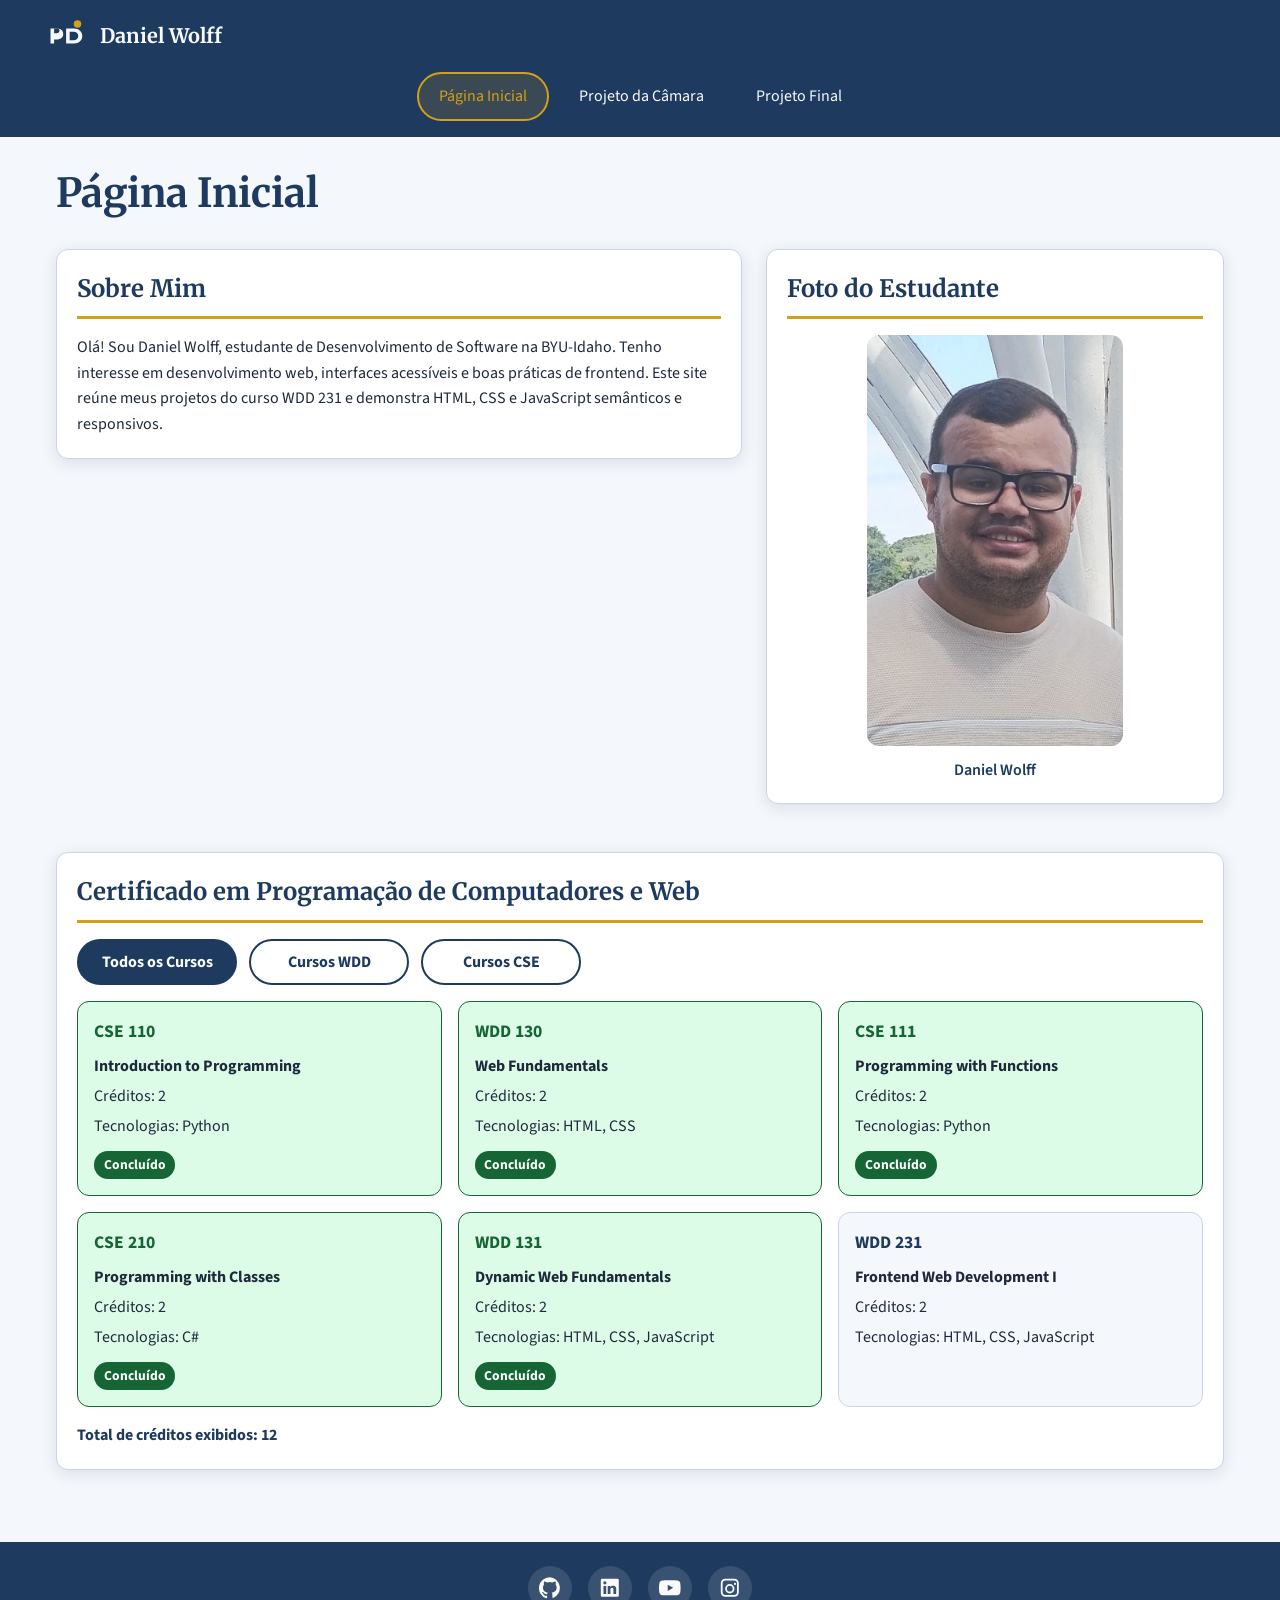
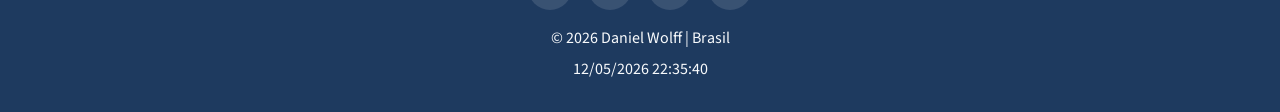
==== index.html @ db7de815 "Initial implementation of the project structure and basic functionality." ====
<!DOCTYPE html>
<html lang="pt-BR">
  <head>
    <meta charset="UTF-8" />
    <meta name="viewport" content="width=device-width, initial-scale=1.0" />
    <meta
      name="description"
      content="Página inicial do curso WDD 231 de Daniel Wolff, com informações pessoais, localização e certificado em Programação de Computadores e Web."
    />
    <meta name="author" content="Daniel Wolff" />
    <title>WDD 231 | Página Inicial de Daniel Wolff</title>
    <link rel="preconnect" href="https://fonts.googleapis.com" />
    <link rel="preconnect" href="https://fonts.gstatic.com" crossorigin />
    <link
      href="https://fonts.googleapis.com/css2?family=Merriweather:wght@700&family=Source+Sans+3:wght@400;600;700&display=swap"
      rel="stylesheet"
    />
    <link rel="stylesheet" href="estilos/normalize.css" />
    <link rel="stylesheet" href="estilos/telas-pequenas.css" />
    <link rel="stylesheet" href="estilos/maior.css" />
    <script src="scripts/navegacao.js" defer></script>
    <script src="scripts/data.js" defer></script>
    <script src="scripts/curso.js" defer></script>
  </head>
  <body>
    <header>
      <div class="cabecalho-conteudo">
        <div class="marca">
          <img src="imagens/logo.svg" alt="Logotipo do site WDD 231" width="48" height="48" />
          <span>Daniel Wolff</span>
        </div>
        <button
          id="menu-hamburguer"
          type="button"
          aria-label="Abrir menu de navegação"
          aria-expanded="false"
          aria-controls="navegacao-principal"
        >
          <span></span>
          <span></span>
          <span></span>
        </button>
      </div>
      <nav id="navegacao-principal" aria-label="Navegação principal">
        <ul>
          <li><a href="index.html" aria-current="page">Página Inicial</a></li>
          <li><a href="camara/">Projeto da Câmara</a></li>
          <li><a href="final/">Projeto Final</a></li>
        </ul>
      </nav>
    </header>

    <main>
      <h1>Página Inicial</h1>

      <div class="grade-principal">
        <section class="sobre" aria-labelledby="titulo-sobre">
          <h2 id="titulo-sobre">Sobre Mim</h2>
          <p>
            Olá! Sou Daniel Wolff, estudante de Desenvolvimento de Software na
            BYU-Idaho. Tenho interesse em desenvolvimento web, interfaces
            acessíveis e boas práticas de frontend. Este site reúne meus
            projetos do curso WDD 231 e demonstra HTML, CSS e JavaScript
            semânticos e responsivos.
          </p>
        </section>

        <section class="foto-estudante" aria-labelledby="titulo-foto">
          <h2 id="titulo-foto">Foto do Estudante</h2>
          <figure>
            <img
              src="imagens/daniel.jpg"
              alt="Retrato de Daniel Wolff usando óculos e camiseta clara"
              width="326"
              height="523"
              loading="lazy"
            />
            <figcaption>Daniel Wolff</figcaption>
          </figure>
        </section>

        <section class="certificados" aria-labelledby="titulo-certificados">
          <h2 id="titulo-certificados">
            Certificado em Programação de Computadores e Web
          </h2>
          <div class="filtros-cursos" role="group" aria-label="Filtrar cursos">
            <button type="button" class="ativo" data-filtro="todos" aria-pressed="true">
              Todos os Cursos
            </button>
            <button type="button" data-filtro="WDD" aria-pressed="false">
              Cursos WDD
            </button>
            <button type="button" data-filtro="CSE" aria-pressed="false">
              Cursos CSE
            </button>
          </div>
          <div id="lista-cursos" aria-live="polite"></div>
          <p id="total-creditos">Total de créditos exibidos: 0</p>
        </section>
      </div>
    </main>

    <footer>
      <div class="redes-sociais" aria-label="Redes sociais">
        <a href="https://github.com/danieldiaswolff" target="_blank" rel="noopener noreferrer" aria-label="GitHub de Daniel Wolff">
          <svg viewBox="0 0 24 24" aria-hidden="true">
            <path d="M12 .3a12 12 0 0 0-3.8 23.4c.6.1.8-.3.8-.6v-2.2c-3.3.7-4-1.6-4-1.6-.5-1.4-1.3-1.8-1.3-1.8-1.1-.8.1-.8.1-.8 1.2.1 1.8 1.2 1.8 1.2 1.1 1.8 2.8 1.3 3.5 1 .1-.8.4-1.3.8-1.6-2.7-.3-5.5-1.3-5.5-5.9 0-1.3.5-2.4 1.2-3.2-.1-.3-.5-1.6.1-3.3 0 0 1-.3 3.3 1.2a11.5 11.5 0 0 1 6 0c2.3-1.5 3.3-1.2 3.3-1.2.6 1.7.2 3 .1 3.3.8.8 1.2 1.9 1.2 3.2 0 4.6-2.8 5.6-5.5 5.9.4.4.8 1.1.8 2.2v3.3c0 .3.2.7.8.6A12 12 0 0 0 12 .3Z"/>
          </svg>
        </a>
        <a href="https://www.linkedin.com/in/danieldiaswolff/" target="_blank" rel="noopener noreferrer" aria-label="LinkedIn de Daniel Wolff">
          <svg viewBox="0 0 24 24" aria-hidden="true">
            <path d="M20.5 2h-17A1.5 1.5 0 0 0 2 3.5v17A1.5 1.5 0 0 0 3.5 22h17a1.5 1.5 0 0 0 1.5-1.5v-17A1.5 1.5 0 0 0 20.5 2ZM8 19H5v-9h3ZM6.5 8.25A1.75 1.75 0 1 1 8.3 6.5 1.75 1.75 0 0 1 6.5 8.25ZM19 19h-3v-4.6c0-1.1 0-2.5-1.5-2.5s-1.8 1.2-1.8 2.4V19h-3v-9h2.9v1.2h0a3.2 3.2 0 0 1 2.9-1.6c3.1 0 3.7 2 3.7 4.7Z"/>
          </svg>
        </a>
        <a href="https://www.youtube.com/" target="_blank" rel="noopener noreferrer" aria-label="YouTube">
          <svg viewBox="0 0 24 24" aria-hidden="true">
            <path d="M23.5 6.2a3 3 0 0 0-2.1-2.1C19.6 3.6 12 3.6 12 3.6s-7.6 0-9.4.5A3 3 0 0 0 .5 6.2 31.3 31.3 0 0 0 0 12a31.3 31.3 0 0 0 .5 5.8 3 3 0 0 0 2.1 2.1c1.8.5 9.4.5 9.4.5s7.6 0 9.4-.5a3 3 0 0 0 2.1-2.1A31.3 31.3 0 0 0 24 12a31.3 31.3 0 0 0-.5-5.8ZM9.7 15.5V8.5L15.8 12Z"/>
          </svg>
        </a>
        <a href="https://www.instagram.com/" target="_blank" rel="noopener noreferrer" aria-label="Instagram">
          <svg viewBox="0 0 24 24" aria-hidden="true">
            <path d="M7 2h10a5 5 0 0 1 5 5v10a5 5 0 0 1-5 5H7a5 5 0 0 1-5-5V7a5 5 0 0 1 5-5Zm10 2H7a3 3 0 0 0-3 3v10a3 3 0 0 0 3 3h10a3 3 0 0 0 3-3V7a3 3 0 0 0-3-3Zm-5 3.8A5.2 5.2 0 1 1 6.8 13 5.2 5.2 0 0 1 12 7.8Zm0 2A3.2 3.2 0 1 0 15.2 13 3.2 3.2 0 0 0 12 9.8ZM17.8 6.5a1.2 1.2 0 1 1-1.2 1.2 1.2 1.2 0 0 1 1.2-1.2Z"/>
          </svg>
        </a>
      </div>
      <p>
        &copy; <span id="anoAtual"></span> Daniel Wolff | Brasil
      </p>
      <p id="ultimaModificacao"></p>
    </footer>
  </body>
</html>
---- estilos/telas-pequenas.css ----
:root {
  --cor-primaria: #1e3a5f;
  --cor-secundaria: #d4a017;
  --cor-fundo: #f4f7fb;
  --cor-texto: #1e293b;
  --cor-texto-claro: #f8fafc;
  --cor-borda: #cbd5e1;
  --cor-cartao: #ffffff;
  --cor-concluido: #166534;
  --cor-concluido-fundo: #dcfce7;
  --sombra: 0 0.25rem 1rem rgba(30, 58, 95, 0.12);
  --largura-maxima: 75rem;
  --espacamento: 1rem;
  --raio: 0.75rem;
}

*,
*::before,
*::after {
  box-sizing: border-box;
}

html {
  scroll-behavior: smooth;
}

body {
  font-family: "Source Sans 3", "Segoe UI", sans-serif;
  color: var(--cor-texto);
  background-color: var(--cor-fundo);
  line-height: 1.6;
}

img {
  max-width: 100%;
  height: auto;
  display: block;
}

a {
  color: var(--cor-primaria);
}

a:focus-visible,
button:focus-visible {
  outline: 3px solid var(--cor-secundaria);
  outline-offset: 2px;
}

header {
  background-color: var(--cor-primaria);
  color: var(--cor-texto-claro);
  padding: 0.75rem var(--espacamento);
}

.cabecalho-conteudo {
  display: flex;
  align-items: center;
  justify-content: space-between;
  gap: 1rem;
  max-width: var(--largura-maxima);
  margin: 0 auto;
}

.marca {
  display: flex;
  align-items: center;
  gap: 0.75rem;
}

.marca img {
  width: 3rem;
  height: 3rem;
}

.marca span {
  font-family: "Merriweather", Georgia, serif;
  font-size: 1.25rem;
  font-weight: 700;
}

#menu-hamburguer {
  display: flex;
  flex-direction: column;
  justify-content: center;
  gap: 0.3rem;
  width: 2.75rem;
  height: 2.75rem;
  padding: 0.5rem;
  border: 2px solid var(--cor-texto-claro);
  border-radius: 0.5rem;
  background: transparent;
  cursor: pointer;
}

#menu-hamburguer span {
  display: block;
  width: 100%;
  height: 0.2rem;
  background-color: var(--cor-texto-claro);
  border-radius: 1rem;
  transition: transform 0.2s ease, opacity 0.2s ease;
}

#menu-hamburguer.aberto span:nth-child(1) {
  transform: translateY(0.5rem) rotate(45deg);
}

#menu-hamburguer.aberto span:nth-child(2) {
  opacity: 0;
}

#menu-hamburguer.aberto span:nth-child(3) {
  transform: translateY(-0.5rem) rotate(-45deg);
}

nav {
  display: none;
  background-color: #16304f;
}

nav.aberto {
  display: block;
}

nav ul {
  list-style: none;
  margin: 0;
  padding: 0.5rem var(--espacamento) 1rem;
}

nav a {
  display: block;
  padding: 0.75rem 0.5rem;
  color: var(--cor-texto-claro);
  text-decoration: none;
  border-bottom: 1px solid rgba(248, 250, 252, 0.15);
}

nav a:hover,
nav a[aria-current="page"] {
  color: var(--cor-secundaria);
}

main {
  max-width: var(--largura-maxima);
  margin: 0 auto;
  padding: 1.5rem var(--espacamento) 3rem;
}

main > h1 {
  font-family: "Merriweather", Georgia, serif;
  color: var(--cor-primaria);
  margin-top: 0;
  margin-bottom: 1.5rem;
  font-size: 2rem;
}

section {
  background-color: var(--cor-cartao);
  border: 1px solid var(--cor-borda);
  border-radius: var(--raio);
  box-shadow: var(--sombra);
  padding: 1.25rem;
  margin-bottom: 1.5rem;
}

section h2 {
  font-family: "Merriweather", Georgia, serif;
  color: var(--cor-primaria);
  margin-top: 0;
  margin-bottom: 1rem;
  font-size: 1.5rem;
  border-bottom: 3px solid var(--cor-secundaria);
  padding-bottom: 0.5rem;
}

.sobre p {
  margin: 0;
}

.foto-estudante figure {
  margin: 0;
  text-align: center;
}

.foto-estudante img {
  width: 100%;
  max-width: 16rem;
  margin: 0 auto 0.75rem;
  border-radius: var(--raio);
  object-fit: cover;
  aspect-ratio: 326 / 523;
}

.foto-estudante figcaption {
  font-weight: 600;
  color: var(--cor-primaria);
}

.filtros-cursos {
  display: flex;
  flex-wrap: wrap;
  gap: 0.75rem;
  margin-bottom: 1rem;
}

.filtros-cursos button {
  flex: 1 1 100%;
  padding: 0.75rem 1rem;
  border: 2px solid var(--cor-primaria);
  border-radius: 999px;
  background-color: transparent;
  color: var(--cor-primaria);
  font-weight: 700;
  cursor: pointer;
  transition: background-color 0.2s ease, color 0.2s ease;
}

.filtros-cursos button:hover,
.filtros-cursos button.ativo {
  background-color: var(--cor-primaria);
  color: var(--cor-texto-claro);
}

#lista-cursos {
  display: grid;
  grid-template-columns: 1fr;
  gap: 1rem;
}

.cartao-curso {
  border: 1px solid var(--cor-borda);
  border-radius: var(--raio);
  padding: 1rem;
  background-color: var(--cor-fundo);
}

.cartao-curso h3 {
  margin: 0 0 0.5rem;
  color: var(--cor-primaria);
  font-size: 1.1rem;
}

.cartao-curso p {
  margin: 0.25rem 0;
}

.cartao-curso.concluido {
  border-color: var(--cor-concluido);
  background-color: var(--cor-concluido-fundo);
}

.cartao-curso.concluido h3 {
  color: var(--cor-concluido);
}

.etiqueta-concluido {
  display: inline-block;
  margin-top: 0.5rem;
  padding: 0.2rem 0.6rem;
  border-radius: 999px;
  background-color: var(--cor-concluido);
  color: #fff;
  font-size: 0.85rem;
  font-weight: 700;
}

#total-creditos {
  margin-top: 1rem;
  margin-bottom: 0;
  font-weight: 700;
  color: var(--cor-primaria);
}

footer {
  background-color: var(--cor-primaria);
  color: var(--cor-texto-claro);
  padding: 1.5rem var(--espacamento);
  text-align: center;
}

.redes-sociais {
  display: flex;
  justify-content: center;
  gap: 1rem;
  margin-bottom: 1rem;
}

.redes-sociais a {
  display: inline-flex;
  align-items: center;
  justify-content: center;
  width: 2.75rem;
  height: 2.75rem;
  border-radius: 50%;
  background-color: rgba(248, 250, 252, 0.12);
  color: var(--cor-texto-claro);
  text-decoration: none;
  transition: background-color 0.2s ease, transform 0.2s ease;
}

.redes-sociais a:hover {
  background-color: var(--cor-secundaria);
  color: var(--cor-primaria);
  transform: translateY(-2px);
}

.redes-sociais svg {
  width: 1.35rem;
  height: 1.35rem;
  fill: currentColor;
}

footer p {
  margin: 0.35rem 0;
}
---- estilos/maior.css ----
@media screen and (min-width: 48rem) {
  #menu-hamburguer {
    display: none;
  }

  header {
    padding-bottom: 0;
  }

  .cabecalho-conteudo {
    flex-wrap: wrap;
  }

  nav {
    display: block;
    width: 100%;
    background-color: transparent;
  }

  nav ul {
    display: flex;
    justify-content: center;
    gap: 0.5rem;
    padding: 0.75rem 0 1rem;
  }

  nav a {
    border: 2px solid transparent;
    border-radius: 999px;
    padding: 0.6rem 1.25rem;
    border-bottom: 2px solid transparent;
    transition: background-color 0.2s ease, color 0.2s ease, border-color 0.2s ease;
  }

  nav a:hover,
  nav a[aria-current="page"] {
    background-color: rgba(212, 160, 23, 0.15);
    border-color: var(--cor-secundaria);
    color: var(--cor-secundaria);
  }

  .grade-principal {
    display: grid;
    grid-template-columns: 1.2fr 0.8fr;
    gap: 1.5rem;
    align-items: start;
  }

  .grade-principal .certificados {
    grid-column: 1 / -1;
  }

  .filtros-cursos button {
    flex: 0 1 auto;
    min-width: 10rem;
  }

  #lista-cursos {
    grid-template-columns: repeat(2, minmax(0, 1fr));
  }
}

@media screen and (min-width: 64rem) {
  main > h1 {
    font-size: 2.5rem;
  }

  #lista-cursos {
    grid-template-columns: repeat(3, minmax(0, 1fr));
  }
}
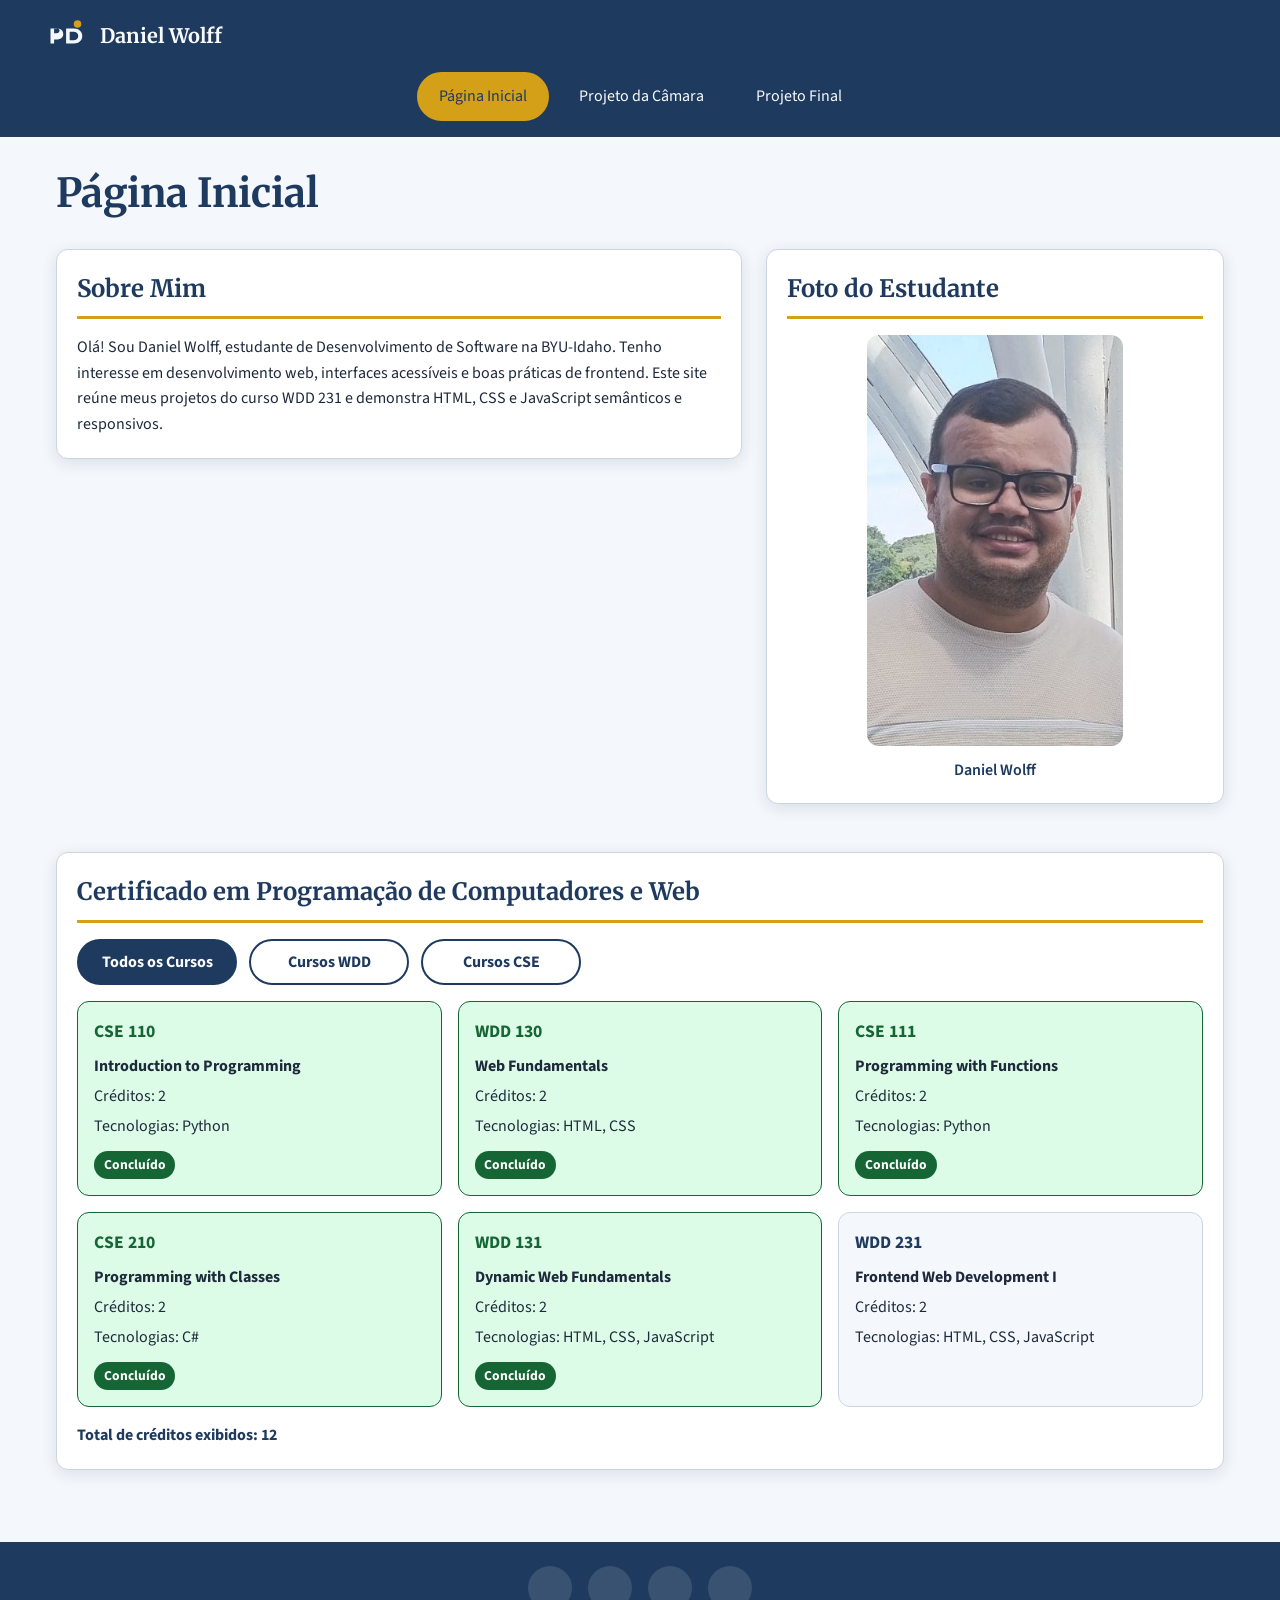
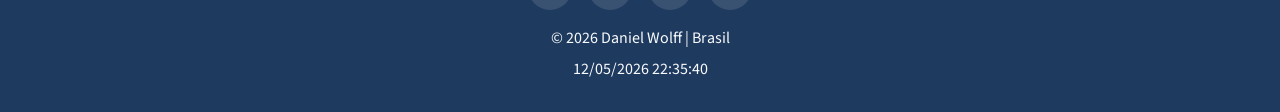
==== commit 5898ee3b: "Refactor footer structure and update CSS styles for navigation links. Changed footer's social media " ====
--- a/index.html
+++ b/index.html
@@ -101,7 +101,7 @@
     </main>
 
     <footer>
-      <div class="redes-sociais" aria-label="Redes sociais">
+      <nav class="redes-sociais" aria-label="Redes sociais">
         <a href="https://github.com/danieldiaswolff" target="_blank" rel="noopener noreferrer" aria-label="GitHub de Daniel Wolff">
           <svg viewBox="0 0 24 24" aria-hidden="true">
             <path d="M12 .3a12 12 0 0 0-3.8 23.4c.6.1.8-.3.8-.6v-2.2c-3.3.7-4-1.6-4-1.6-.5-1.4-1.3-1.8-1.3-1.8-1.1-.8.1-.8.1-.8 1.2.1 1.8 1.2 1.8 1.2 1.1 1.8 2.8 1.3 3.5 1 .1-.8.4-1.3.8-1.6-2.7-.3-5.5-1.3-5.5-5.9 0-1.3.5-2.4 1.2-3.2-.1-.3-.5-1.6.1-3.3 0 0 1-.3 3.3 1.2a11.5 11.5 0 0 1 6 0c2.3-1.5 3.3-1.2 3.3-1.2.6 1.7.2 3 .1 3.3.8.8 1.2 1.9 1.2 3.2 0 4.6-2.8 5.6-5.5 5.9.4.4.8 1.1.8 2.2v3.3c0 .3.2.7.8.6A12 12 0 0 0 12 .3Z"/>
@@ -122,7 +122,7 @@
             <path d="M7 2h10a5 5 0 0 1 5 5v10a5 5 0 0 1-5 5H7a5 5 0 0 1-5-5V7a5 5 0 0 1 5-5Zm10 2H7a3 3 0 0 0-3 3v10a3 3 0 0 0 3 3h10a3 3 0 0 0 3-3V7a3 3 0 0 0-3-3Zm-5 3.8A5.2 5.2 0 1 1 6.8 13 5.2 5.2 0 0 1 12 7.8Zm0 2A3.2 3.2 0 1 0 15.2 13 3.2 3.2 0 0 0 12 9.8ZM17.8 6.5a1.2 1.2 0 1 1-1.2 1.2 1.2 1.2 0 0 1 1.2-1.2Z"/>
           </svg>
         </a>
-      </div>
+      </nav>
       <p>
         &copy; <span id="anoAtual"></span> Daniel Wolff | Brasil
       </p>
--- a/estilos/maior.css
+++ b/estilos/maior.css
@@ -34,9 +34,9 @@
 
   nav a:hover,
   nav a[aria-current="page"] {
-    background-color: rgba(212, 160, 23, 0.15);
+    background-color: var(--cor-secundaria);
     border-color: var(--cor-secundaria);
-    color: var(--cor-secundaria);
+    color: var(--cor-primaria);
   }
 
   .grade-principal {
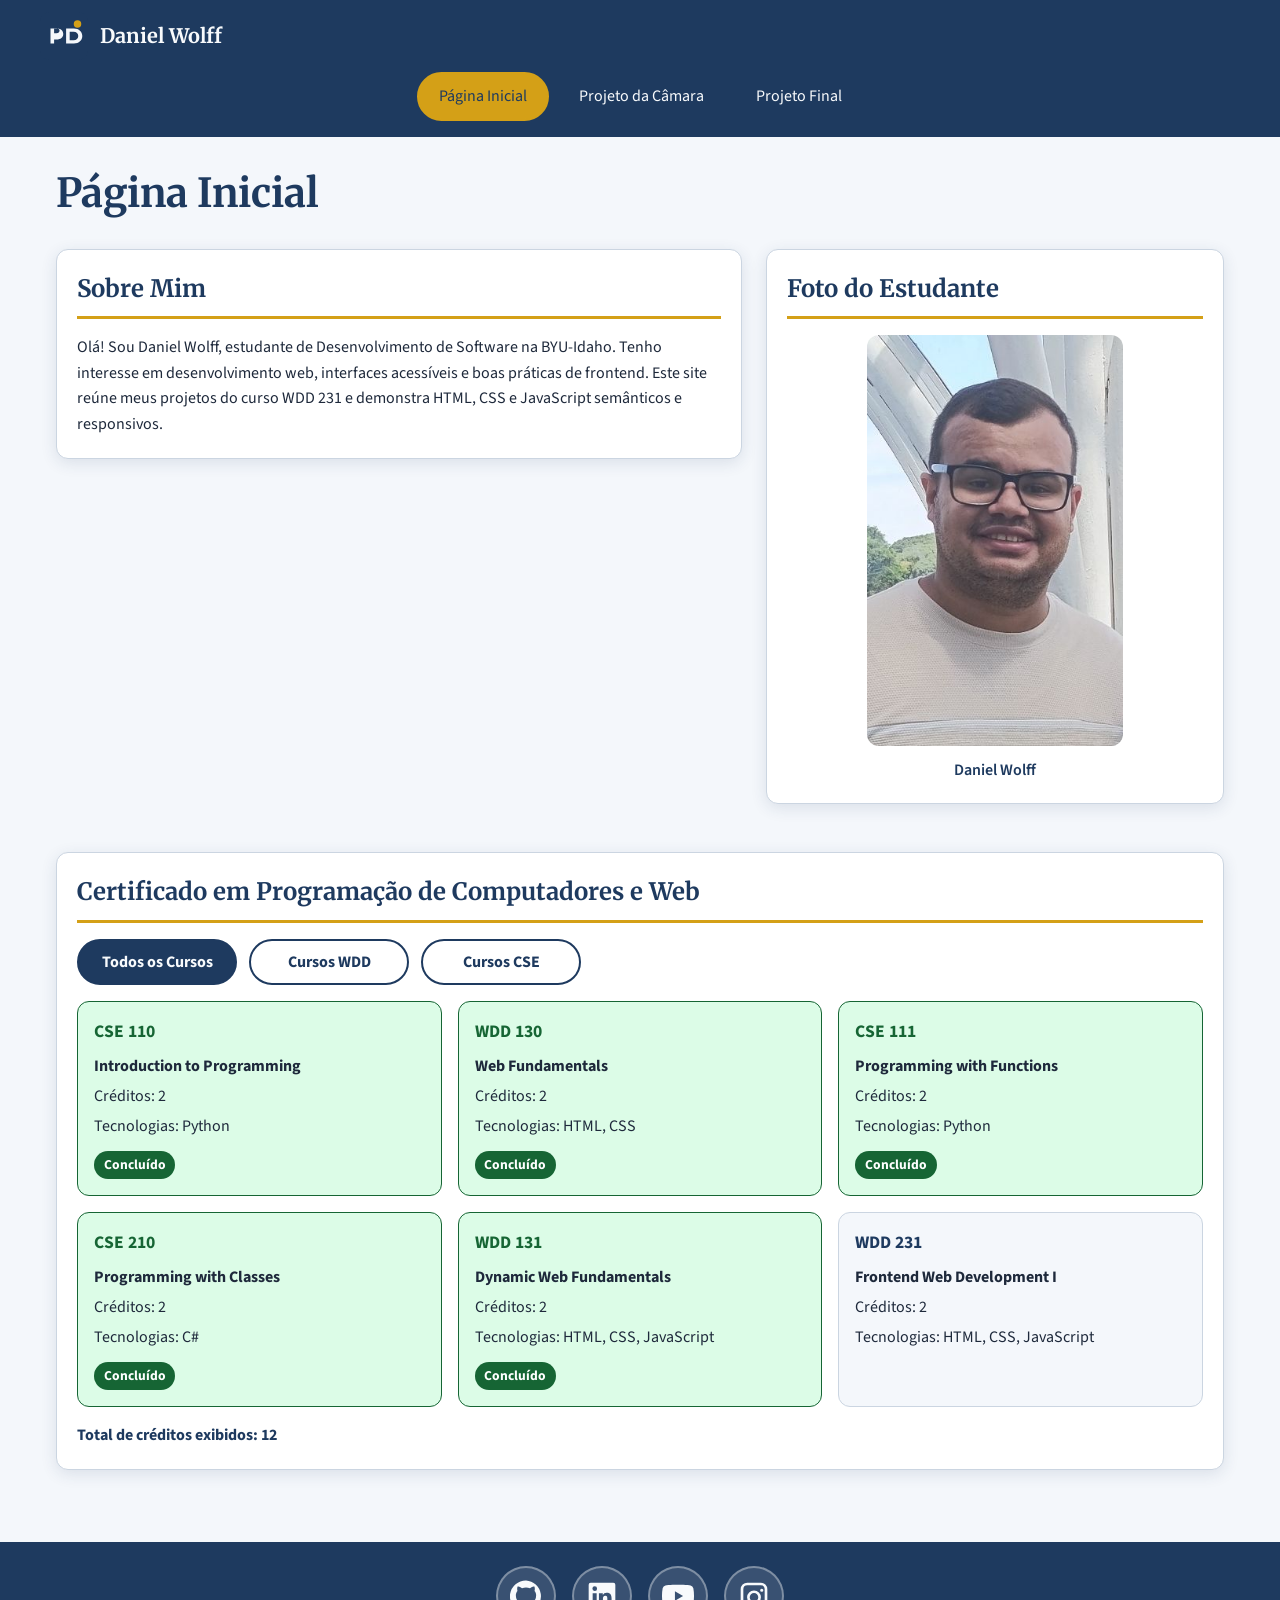
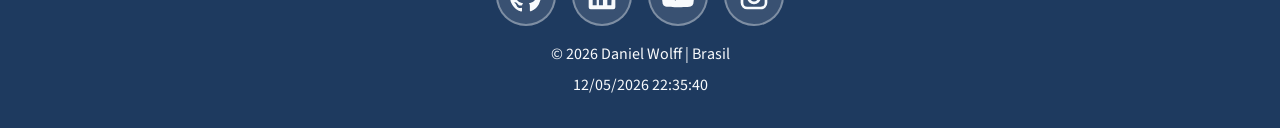
==== commit 890ca5da: "Replace SVG icons with image tags in footer social media links and update CSS styles for improved la" ====
--- a/index.html
+++ b/index.html
@@ -103,24 +103,16 @@
     <footer>
       <nav class="redes-sociais" aria-label="Redes sociais">
         <a href="https://github.com/danieldiaswolff" target="_blank" rel="noopener noreferrer" aria-label="GitHub de Daniel Wolff">
-          <svg viewBox="0 0 24 24" aria-hidden="true">
-            <path d="M12 .3a12 12 0 0 0-3.8 23.4c.6.1.8-.3.8-.6v-2.2c-3.3.7-4-1.6-4-1.6-.5-1.4-1.3-1.8-1.3-1.8-1.1-.8.1-.8.1-.8 1.2.1 1.8 1.2 1.8 1.2 1.1 1.8 2.8 1.3 3.5 1 .1-.8.4-1.3.8-1.6-2.7-.3-5.5-1.3-5.5-5.9 0-1.3.5-2.4 1.2-3.2-.1-.3-.5-1.6.1-3.3 0 0 1-.3 3.3 1.2a11.5 11.5 0 0 1 6 0c2.3-1.5 3.3-1.2 3.3-1.2.6 1.7.2 3 .1 3.3.8.8 1.2 1.9 1.2 3.2 0 4.6-2.8 5.6-5.5 5.9.4.4.8 1.1.8 2.2v3.3c0 .3.2.7.8.6A12 12 0 0 0 12 .3Z"/>
-          </svg>
+          <img src="imagens/icon-github.svg" alt="" width="32" height="32" />
         </a>
         <a href="https://www.linkedin.com/in/danieldiaswolff/" target="_blank" rel="noopener noreferrer" aria-label="LinkedIn de Daniel Wolff">
-          <svg viewBox="0 0 24 24" aria-hidden="true">
-            <path d="M20.5 2h-17A1.5 1.5 0 0 0 2 3.5v17A1.5 1.5 0 0 0 3.5 22h17a1.5 1.5 0 0 0 1.5-1.5v-17A1.5 1.5 0 0 0 20.5 2ZM8 19H5v-9h3ZM6.5 8.25A1.75 1.75 0 1 1 8.3 6.5 1.75 1.75 0 0 1 6.5 8.25ZM19 19h-3v-4.6c0-1.1 0-2.5-1.5-2.5s-1.8 1.2-1.8 2.4V19h-3v-9h2.9v1.2h0a3.2 3.2 0 0 1 2.9-1.6c3.1 0 3.7 2 3.7 4.7Z"/>
-          </svg>
+          <img src="imagens/icon-linkedin.svg" alt="" width="32" height="32" />
         </a>
         <a href="https://www.youtube.com/" target="_blank" rel="noopener noreferrer" aria-label="YouTube">
-          <svg viewBox="0 0 24 24" aria-hidden="true">
-            <path d="M23.5 6.2a3 3 0 0 0-2.1-2.1C19.6 3.6 12 3.6 12 3.6s-7.6 0-9.4.5A3 3 0 0 0 .5 6.2 31.3 31.3 0 0 0 0 12a31.3 31.3 0 0 0 .5 5.8 3 3 0 0 0 2.1 2.1c1.8.5 9.4.5 9.4.5s7.6 0 9.4-.5a3 3 0 0 0 2.1-2.1A31.3 31.3 0 0 0 24 12a31.3 31.3 0 0 0-.5-5.8ZM9.7 15.5V8.5L15.8 12Z"/>
-          </svg>
+          <img src="imagens/icon-youtube.svg" alt="" width="32" height="32" />
         </a>
         <a href="https://www.instagram.com/" target="_blank" rel="noopener noreferrer" aria-label="Instagram">
-          <svg viewBox="0 0 24 24" aria-hidden="true">
-            <path d="M7 2h10a5 5 0 0 1 5 5v10a5 5 0 0 1-5 5H7a5 5 0 0 1-5-5V7a5 5 0 0 1 5-5Zm10 2H7a3 3 0 0 0-3 3v10a3 3 0 0 0 3 3h10a3 3 0 0 0 3-3V7a3 3 0 0 0-3-3Zm-5 3.8A5.2 5.2 0 1 1 6.8 13 5.2 5.2 0 0 1 12 7.8Zm0 2A3.2 3.2 0 1 0 15.2 13 3.2 3.2 0 0 0 12 9.8ZM17.8 6.5a1.2 1.2 0 1 1-1.2 1.2 1.2 1.2 0 0 1 1.2-1.2Z"/>
-          </svg>
+          <img src="imagens/icon-instagram.svg" alt="" width="32" height="32" />
         </a>
       </nav>
       <p>
--- a/estilos/telas-pequenas.css
+++ b/estilos/telas-pequenas.css
@@ -291,25 +291,27 @@
   display: inline-flex;
   align-items: center;
   justify-content: center;
-  width: 2.75rem;
-  height: 2.75rem;
+  width: 3.75rem;
+  height: 3.75rem;
   border-radius: 50%;
-  background-color: rgba(248, 250, 252, 0.12);
-  color: var(--cor-texto-claro);
+  background-color: rgba(255, 255, 255, 0.12);
+  border: 2px solid rgba(255, 255, 255, 0.35);
   text-decoration: none;
-  transition: background-color 0.2s ease, transform 0.2s ease;
+  transition: background-color 0.2s ease, border-color 0.2s ease, transform 0.2s ease;
 }
 
 .redes-sociais a:hover {
   background-color: var(--cor-secundaria);
-  color: var(--cor-primaria);
+  border-color: var(--cor-secundaria);
   transform: translateY(-2px);
 }
 
-.redes-sociais svg {
-  width: 1.35rem;
-  height: 1.35rem;
-  fill: currentColor;
+.redes-sociais img {
+  width: 2rem;
+  height: 2rem;
+  max-width: none;
+  display: block;
+  object-fit: contain;
 }
 
 footer p {
